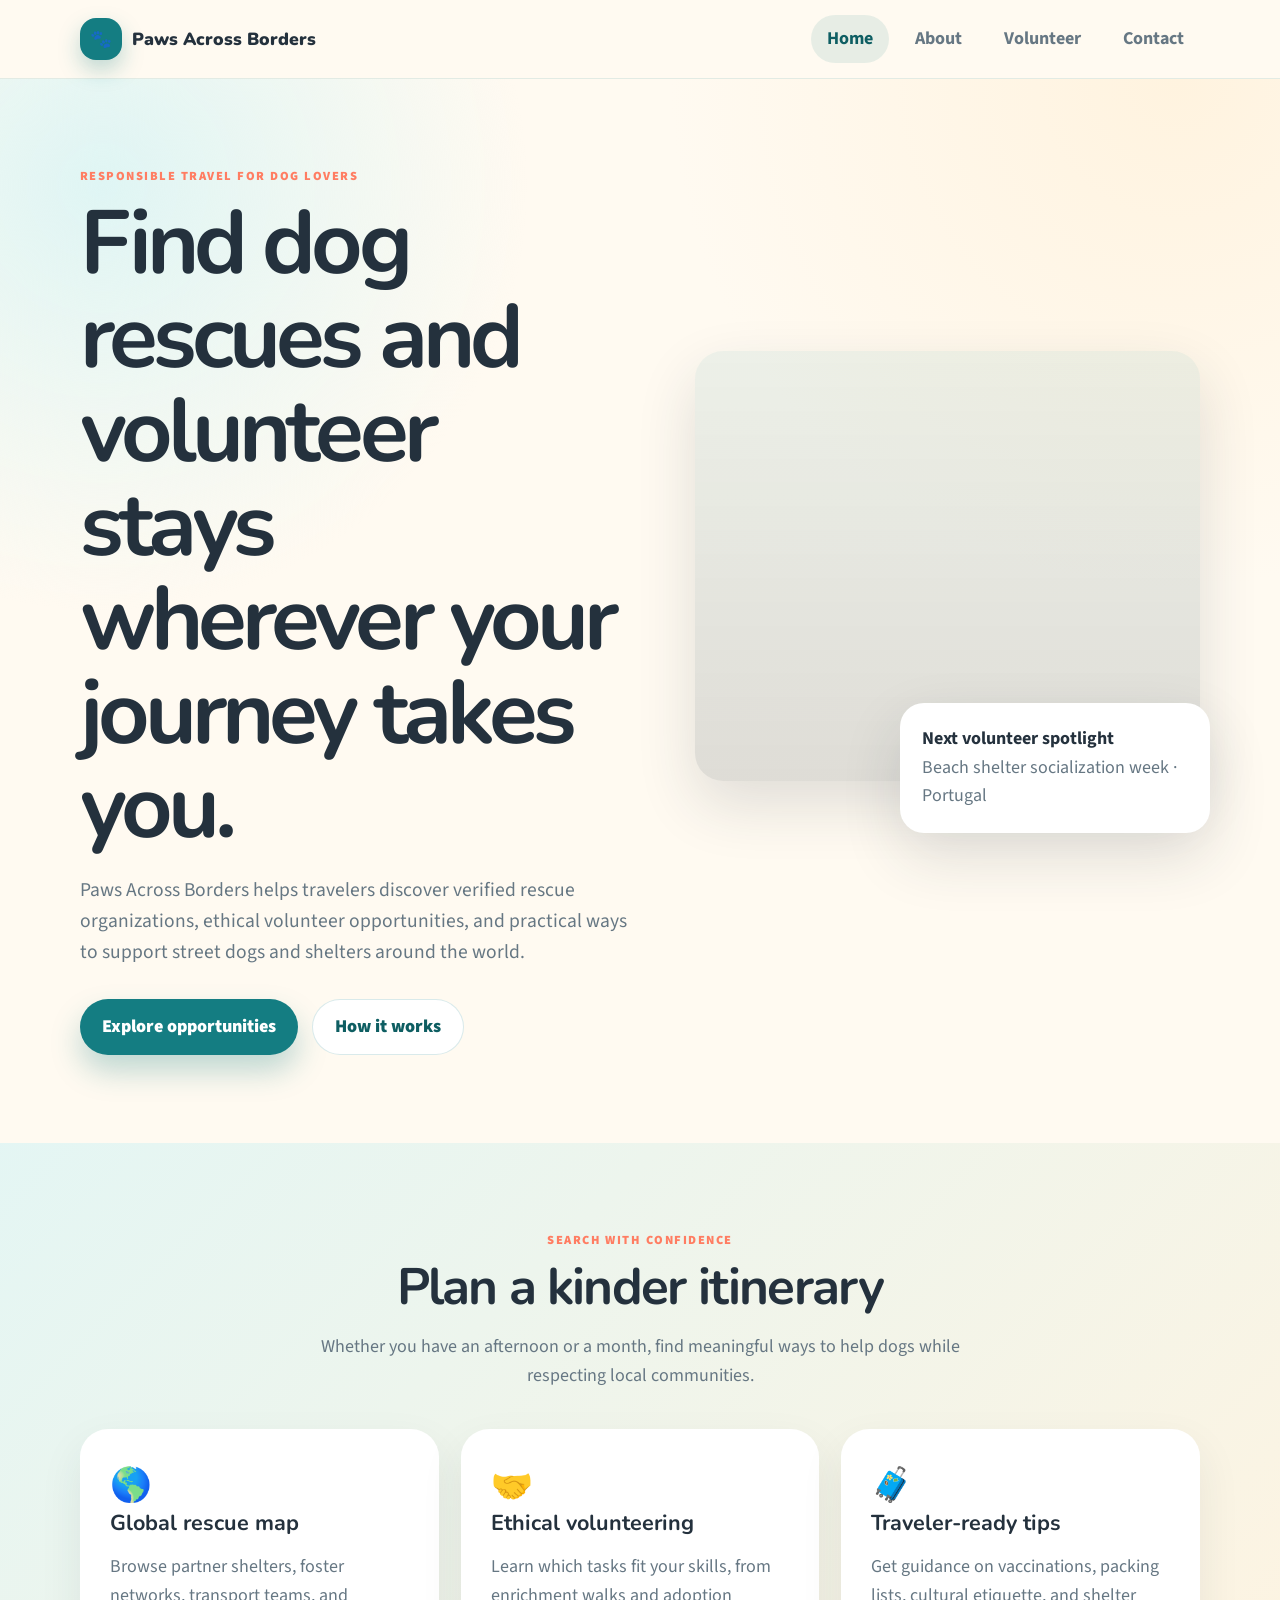
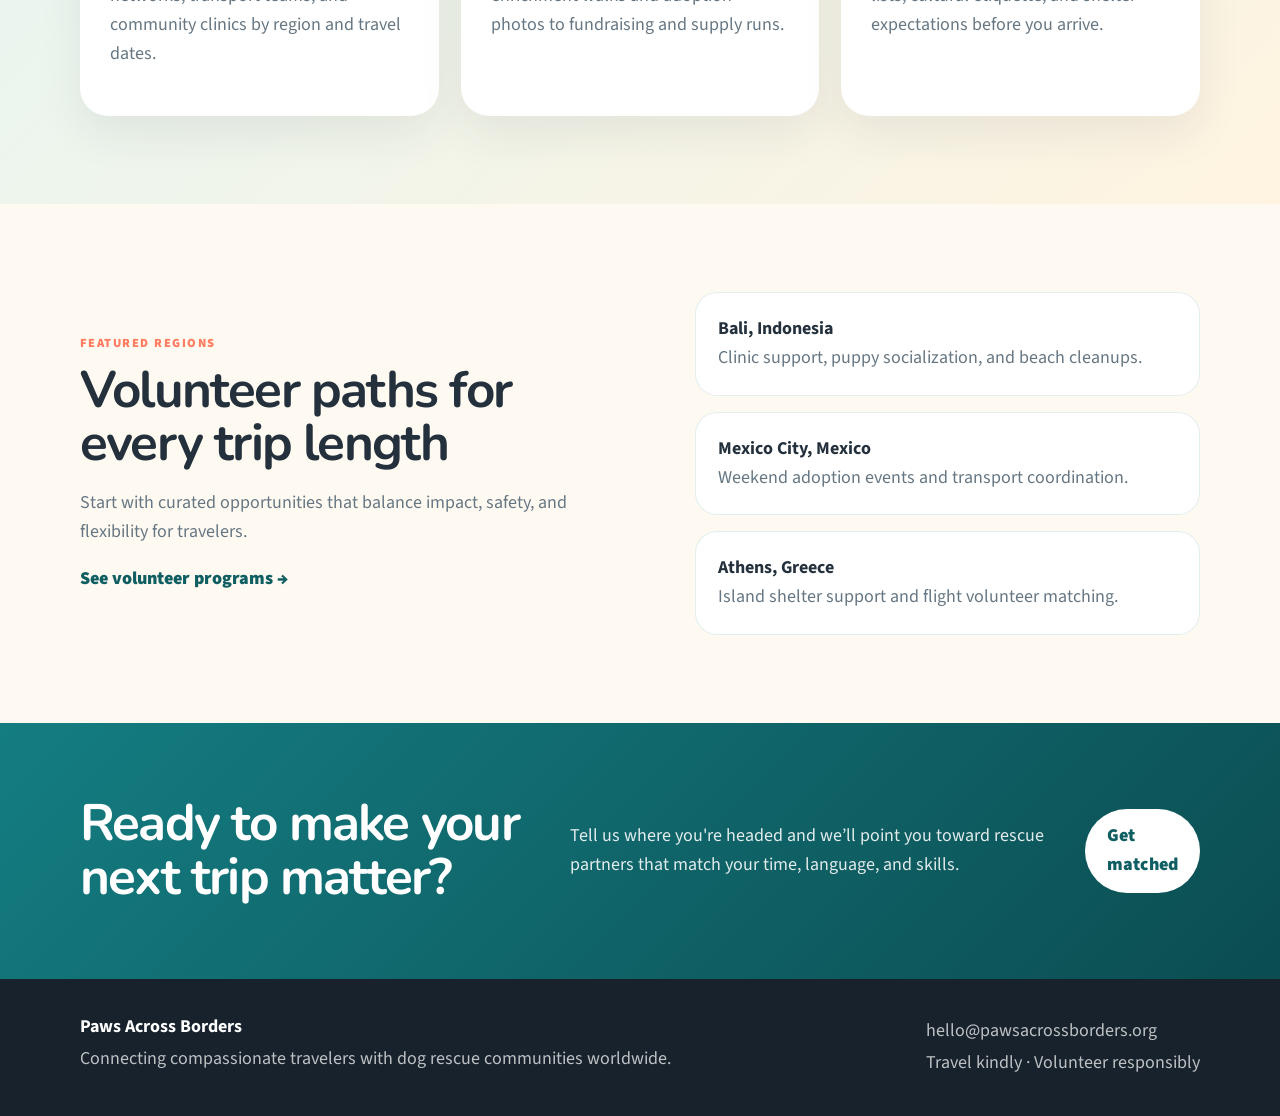
==== index.html @ 7e18815e "Build Paws Across Borders website" ====
<!DOCTYPE html>
<html lang="en">
<head>
  <meta charset="UTF-8" />
  <meta name="viewport" content="width=device-width, initial-scale=1.0" />
  <meta name="description" content="Paws Across Borders connects travelers with dog rescue organizations and volunteer opportunities around the world." />
  <title>Paws Across Borders | Travel with purpose</title>
  <link rel="preconnect" href="https://fonts.googleapis.com" />
  <link rel="preconnect" href="https://fonts.gstatic.com" crossorigin />
  <link href="https://fonts.googleapis.com/css2?family=Nunito:wght@500;700;800;900&family=Source+Sans+3:wght@400;500;600;700&display=swap" rel="stylesheet" />
  <link rel="stylesheet" href="styles.css" />
</head>
<body>
  <header class="site-header">
    <nav class="navbar container" aria-label="Primary navigation">
      <a class="brand" href="index.html" aria-label="Paws Across Borders home"><span class="brand-mark">🐾</span><span>Paws Across Borders</span></a>
      <input class="nav-toggle" type="checkbox" id="nav-toggle" aria-label="Toggle navigation" />
      <label class="nav-toggle-label" for="nav-toggle"><span></span></label>
      <ul class="nav-links">
        <li><a class="active" href="index.html">Home</a></li>
        <li><a href="about.html">About</a></li>
        <li><a href="volunteer.html">Volunteer</a></li>
        <li><a href="contact.html">Contact</a></li>
      </ul>
    </nav>
  </header>

  <main>
    <section class="hero section-pad">
      <div class="container hero-grid">
        <div class="hero-copy">
          <p class="eyebrow">Responsible travel for dog lovers</p>
          <h1>Find dog rescues and volunteer stays wherever your journey takes you.</h1>
          <p class="hero-text">Paws Across Borders helps travelers discover verified rescue organizations, ethical volunteer opportunities, and practical ways to support street dogs and shelters around the world.</p>
          <div class="hero-actions">
            <a class="button primary" href="volunteer.html">Explore opportunities</a>
            <a class="button secondary" href="about.html">How it works</a>
          </div>
        </div>
        <div class="hero-card" aria-label="Featured rescue opportunity">
          <div class="image-frame hero-image"></div>
          <div class="floating-card">
            <strong>Next volunteer spotlight</strong>
            <span>Beach shelter socialization week · Portugal</span>
          </div>
        </div>
      </div>
    </section>

    <section class="section-pad soft-bg">
      <div class="container">
        <div class="section-heading">
          <p class="eyebrow">Search with confidence</p>
          <h2>Plan a kinder itinerary</h2>
          <p>Whether you have an afternoon or a month, find meaningful ways to help dogs while respecting local communities.</p>
        </div>
        <div class="feature-grid">
          <article class="feature-card">
            <span class="icon">🌎</span>
            <h3>Global rescue map</h3>
            <p>Browse partner shelters, foster networks, transport teams, and community clinics by region and travel dates.</p>
          </article>
          <article class="feature-card">
            <span class="icon">🤝</span>
            <h3>Ethical volunteering</h3>
            <p>Learn which tasks fit your skills, from enrichment walks and adoption photos to fundraising and supply runs.</p>
          </article>
          <article class="feature-card">
            <span class="icon">🧳</span>
            <h3>Traveler-ready tips</h3>
            <p>Get guidance on vaccinations, packing lists, cultural etiquette, and shelter expectations before you arrive.</p>
          </article>
        </div>
      </div>
    </section>

    <section class="section-pad">
      <div class="container split-section">
        <div>
          <p class="eyebrow">Featured regions</p>
          <h2>Volunteer paths for every trip length</h2>
          <p>Start with curated opportunities that balance impact, safety, and flexibility for travelers.</p>
          <a class="text-link" href="volunteer.html">See volunteer programs →</a>
        </div>
        <div class="region-list">
          <div><strong>Bali, Indonesia</strong><span>Clinic support, puppy socialization, and beach cleanups.</span></div>
          <div><strong>Mexico City, Mexico</strong><span>Weekend adoption events and transport coordination.</span></div>
          <div><strong>Athens, Greece</strong><span>Island shelter support and flight volunteer matching.</span></div>
        </div>
      </div>
    </section>

    <section class="cta-band">
      <div class="container cta-content">
        <h2>Ready to make your next trip matter?</h2>
        <p>Tell us where you're headed and we’ll point you toward rescue partners that match your time, language, and skills.</p>
        <a class="button light" href="contact.html">Get matched</a>
      </div>
    </section>
  </main>

  <footer class="site-footer">
    <div class="container footer-grid">
      <div><strong>Paws Across Borders</strong><p>Connecting compassionate travelers with dog rescue communities worldwide.</p></div>
      <div><span>hello@pawsacrossborders.org</span><span>Travel kindly · Volunteer responsibly</span></div>
    </div>
  </footer>
</body>
</html>
---- styles.css ----
:root {
  --ink: #24313d;
  --muted: #667783;
  --teal: #147d82;
  --teal-dark: #0e5e62;
  --coral: #ff7d62;
  --sand: #fff3df;
  --cream: #fffaf1;
  --sky: #dff5f4;
  --white: #ffffff;
  --shadow: 0 24px 60px rgba(36, 49, 61, 0.14);
  --radius: 28px;
}

* { box-sizing: border-box; }
html { scroll-behavior: smooth; }
body {
  margin: 0;
  color: var(--ink);
  background: var(--cream);
  font-family: "Source Sans 3", system-ui, -apple-system, BlinkMacSystemFont, "Segoe UI", sans-serif;
  font-size: 18px;
  line-height: 1.6;
}

img { max-width: 100%; }
a { color: inherit; }
.container { width: min(1120px, calc(100% - 40px)); margin: 0 auto; }
.narrow { max-width: 820px; text-align: center; }
.section-pad { padding: 88px 0; }
.soft-bg { background: linear-gradient(135deg, rgba(223, 245, 244, 0.85), rgba(255, 243, 223, 0.92)); }

.site-header {
  position: sticky;
  top: 0;
  z-index: 10;
  background: rgba(255, 250, 241, 0.9);
  backdrop-filter: blur(18px);
  border-bottom: 1px solid rgba(20, 125, 130, 0.12);
}
.navbar { min-height: 78px; display: flex; align-items: center; justify-content: space-between; gap: 24px; }
.brand { display: inline-flex; align-items: center; gap: 10px; font-family: Nunito, sans-serif; font-weight: 900; font-size: 1.1rem; text-decoration: none; }
.brand-mark { display: grid; place-items: center; width: 42px; height: 42px; border-radius: 16px; background: var(--teal); box-shadow: 0 10px 22px rgba(20,125,130,.28); }
.nav-links { display: flex; align-items: center; gap: 10px; list-style: none; margin: 0; padding: 0; }
.nav-links a { display: inline-flex; padding: 10px 16px; border-radius: 999px; color: var(--muted); font-weight: 700; text-decoration: none; transition: .2s ease; }
.nav-links a:hover, .nav-links a.active { color: var(--teal-dark); background: rgba(20, 125, 130, .1); }
.nav-toggle, .nav-toggle-label { display: none; }

.hero { overflow: hidden; background: radial-gradient(circle at 8% 10%, var(--sky), transparent 28%), radial-gradient(circle at 92% 0%, var(--sand), transparent 32%); }
.hero-grid, .story-grid, .contact-grid, .split-section { display: grid; grid-template-columns: 1.05fr .95fr; gap: 56px; align-items: center; }
.eyebrow { margin: 0 0 10px; color: var(--coral); font-weight: 900; text-transform: uppercase; letter-spacing: .12em; font-size: .78rem; }
h1, h2, h3 { margin: 0; font-family: Nunito, sans-serif; line-height: 1.05; color: var(--ink); }
h1 { font-size: clamp(2.7rem, 7vw, 5.8rem); letter-spacing: -.055em; }
h2 { font-size: clamp(2rem, 4vw, 3.3rem); letter-spacing: -.035em; }
h3 { font-size: 1.35rem; }
p { color: var(--muted); }
.hero-text { max-width: 640px; font-size: 1.22rem; }
.hero-actions { display: flex; flex-wrap: wrap; gap: 14px; margin-top: 30px; }
.button { display: inline-flex; align-items: center; justify-content: center; min-height: 50px; padding: 13px 22px; border: 0; border-radius: 999px; font-weight: 900; text-decoration: none; cursor: pointer; transition: transform .2s ease, box-shadow .2s ease; }
.button:hover { transform: translateY(-2px); }
.primary { color: white; background: var(--teal); box-shadow: 0 16px 30px rgba(20,125,130,.28); }
.secondary { color: var(--teal-dark); background: white; border: 1px solid rgba(20,125,130,.16); }
.light { color: var(--teal-dark); background: white; }

.hero-card { position: relative; min-height: 520px; }
.image-frame { border-radius: var(--radius); min-height: 430px; box-shadow: var(--shadow); background-size: cover; background-position: center; }
.hero-image { background-image: linear-gradient(rgba(20,125,130,.08), rgba(36,49,61,.15)), url("https://images.unsplash.com/photo-1548199973-03cce0bbc87b?auto=format&fit=crop&w=1200&q=80"); }
.story-image { background-image: linear-gradient(rgba(255,125,98,.12), rgba(36,49,61,.12)), url("https://images.unsplash.com/photo-1601758124510-52d02ddb7cbd?auto=format&fit=crop&w=1000&q=80"); }
.floating-card { position: absolute; right: -10px; bottom: 38px; width: min(310px, 85%); padding: 22px; border-radius: 24px; background: white; box-shadow: var(--shadow); }
.floating-card strong, .floating-card span { display: block; }
.floating-card span { color: var(--muted); }

.section-heading { max-width: 720px; margin: 0 auto 38px; text-align: center; }
.feature-grid, .opportunity-grid, .values-grid { display: grid; grid-template-columns: repeat(3, 1fr); gap: 22px; }
.feature-card, .opportunity-card, .values-grid article, .contact-form, .contact-card { padding: 30px; border-radius: var(--radius); background: white; box-shadow: 0 18px 44px rgba(36,49,61,.08); }
.icon { font-size: 2.1rem; }
.text-link, .opportunity-card a { color: var(--teal-dark); font-weight: 900; text-decoration: none; }
.region-list { display: grid; gap: 16px; }
.region-list div, .check-grid div { padding: 22px; border-radius: 22px; background: white; border: 1px solid rgba(20,125,130,.12); }
.region-list strong, .region-list span, .check-grid strong, .check-grid span { display: block; }
.region-list span, .check-grid span { color: var(--muted); }

.cta-band { padding: 74px 0; background: linear-gradient(135deg, var(--teal), #0b4d51); color: white; }
.cta-content { display: flex; align-items: center; justify-content: space-between; gap: 30px; }
.cta-content h2, .cta-content p { color: white; }
.cta-content p { max-width: 560px; opacity: .88; }

.page-hero { background: linear-gradient(135deg, rgba(223,245,244,.95), rgba(255,243,223,.95)); }
.number { color: var(--coral); font-family: Nunito, sans-serif; font-weight: 900; }
.check-list { padding-left: 0; list-style: none; }
.check-list li { margin: 12px 0; color: var(--muted); }
.check-list li::before { content: "✓"; margin-right: 10px; color: var(--teal); font-weight: 900; }
.opportunity-card { display: flex; flex-direction: column; min-height: 320px; }
.opportunity-card.featured { color: white; background: linear-gradient(160deg, var(--teal), var(--teal-dark)); transform: translateY(-12px); }
.opportunity-card.featured h2, .opportunity-card.featured p, .opportunity-card.featured a { color: white; }
.card-top { display: flex; justify-content: space-between; gap: 12px; color: var(--coral); font-weight: 900; font-size: .9rem; }
.opportunity-card p { flex: 1; }
.check-grid { display: grid; grid-template-columns: repeat(4, 1fr); gap: 16px; }
.contact-form { display: grid; gap: 10px; }
.contact-form label { font-weight: 900; }
input, textarea { width: 100%; border: 1px solid rgba(20,125,130,.18); border-radius: 16px; padding: 14px 16px; color: var(--ink); background: #fffdf9; font: inherit; }
input:focus, textarea:focus { outline: 3px solid rgba(20,125,130,.18); border-color: var(--teal); }
.contact-card { align-self: start; background: var(--ink); }
.contact-card h2, .contact-card p, .contact-card strong, .contact-card span { color: white; }
.contact-method { padding: 18px 0; border-top: 1px solid rgba(255,255,255,.16); }
.contact-method strong, .contact-method span { display: block; }
.contact-method span { opacity: .82; }

.site-footer { padding: 34px 0; background: #17222c; color: white; }
.footer-grid { display: flex; justify-content: space-between; gap: 24px; }
.site-footer p, .site-footer span { display: block; margin: 4px 0; color: rgba(255,255,255,.72); }

@media (max-width: 860px) {
  body { font-size: 17px; }
  .section-pad { padding: 64px 0; }
  .nav-toggle-label { display: grid; place-items: center; width: 44px; height: 44px; border-radius: 14px; background: white; cursor: pointer; }
  .nav-toggle-label span, .nav-toggle-label span::before, .nav-toggle-label span::after { display: block; width: 22px; height: 2px; background: var(--ink); content: ""; position: relative; }
  .nav-toggle-label span::before { position: absolute; top: -7px; }
  .nav-toggle-label span::after { position: absolute; top: 7px; }
  .nav-links { position: absolute; left: 20px; right: 20px; top: 72px; display: none; flex-direction: column; align-items: stretch; padding: 16px; border-radius: 22px; background: white; box-shadow: var(--shadow); }
  .nav-toggle:checked ~ .nav-links { display: flex; }
  .hero-grid, .story-grid, .contact-grid, .split-section { grid-template-columns: 1fr; gap: 34px; }
  .hero-card { min-height: auto; }
  .image-frame { min-height: 330px; }
  .floating-card { right: 12px; bottom: -24px; }
  .feature-grid, .opportunity-grid, .values-grid, .check-grid { grid-template-columns: 1fr; }
  .opportunity-card.featured { transform: none; }
  .cta-content, .footer-grid { flex-direction: column; align-items: flex-start; }
}

@media (max-width: 520px) {
  .container { width: min(100% - 28px, 1120px); }
  .brand span:last-child { max-width: 170px; line-height: 1.05; }
  h1 { font-size: 2.55rem; }
  .hero-actions .button { width: 100%; }
  .feature-card, .opportunity-card, .values-grid article, .contact-form, .contact-card { padding: 24px; }
}
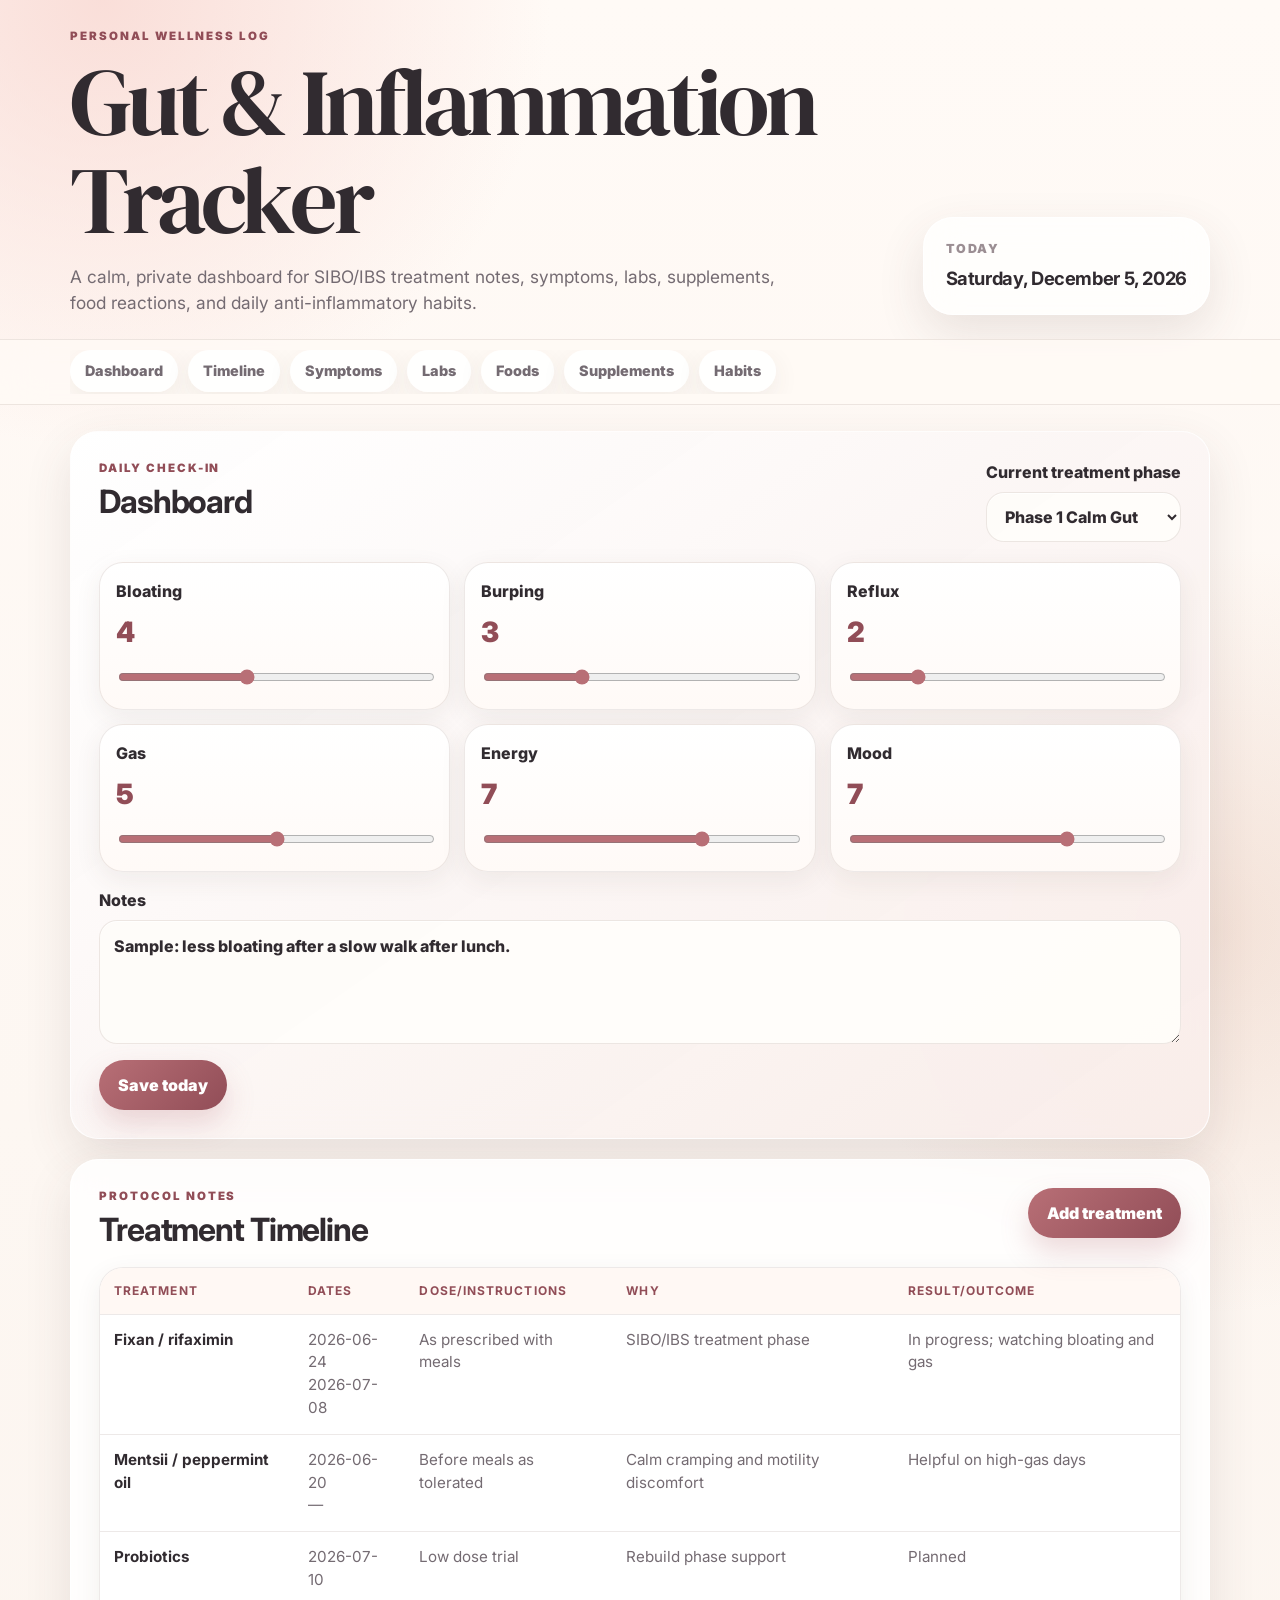
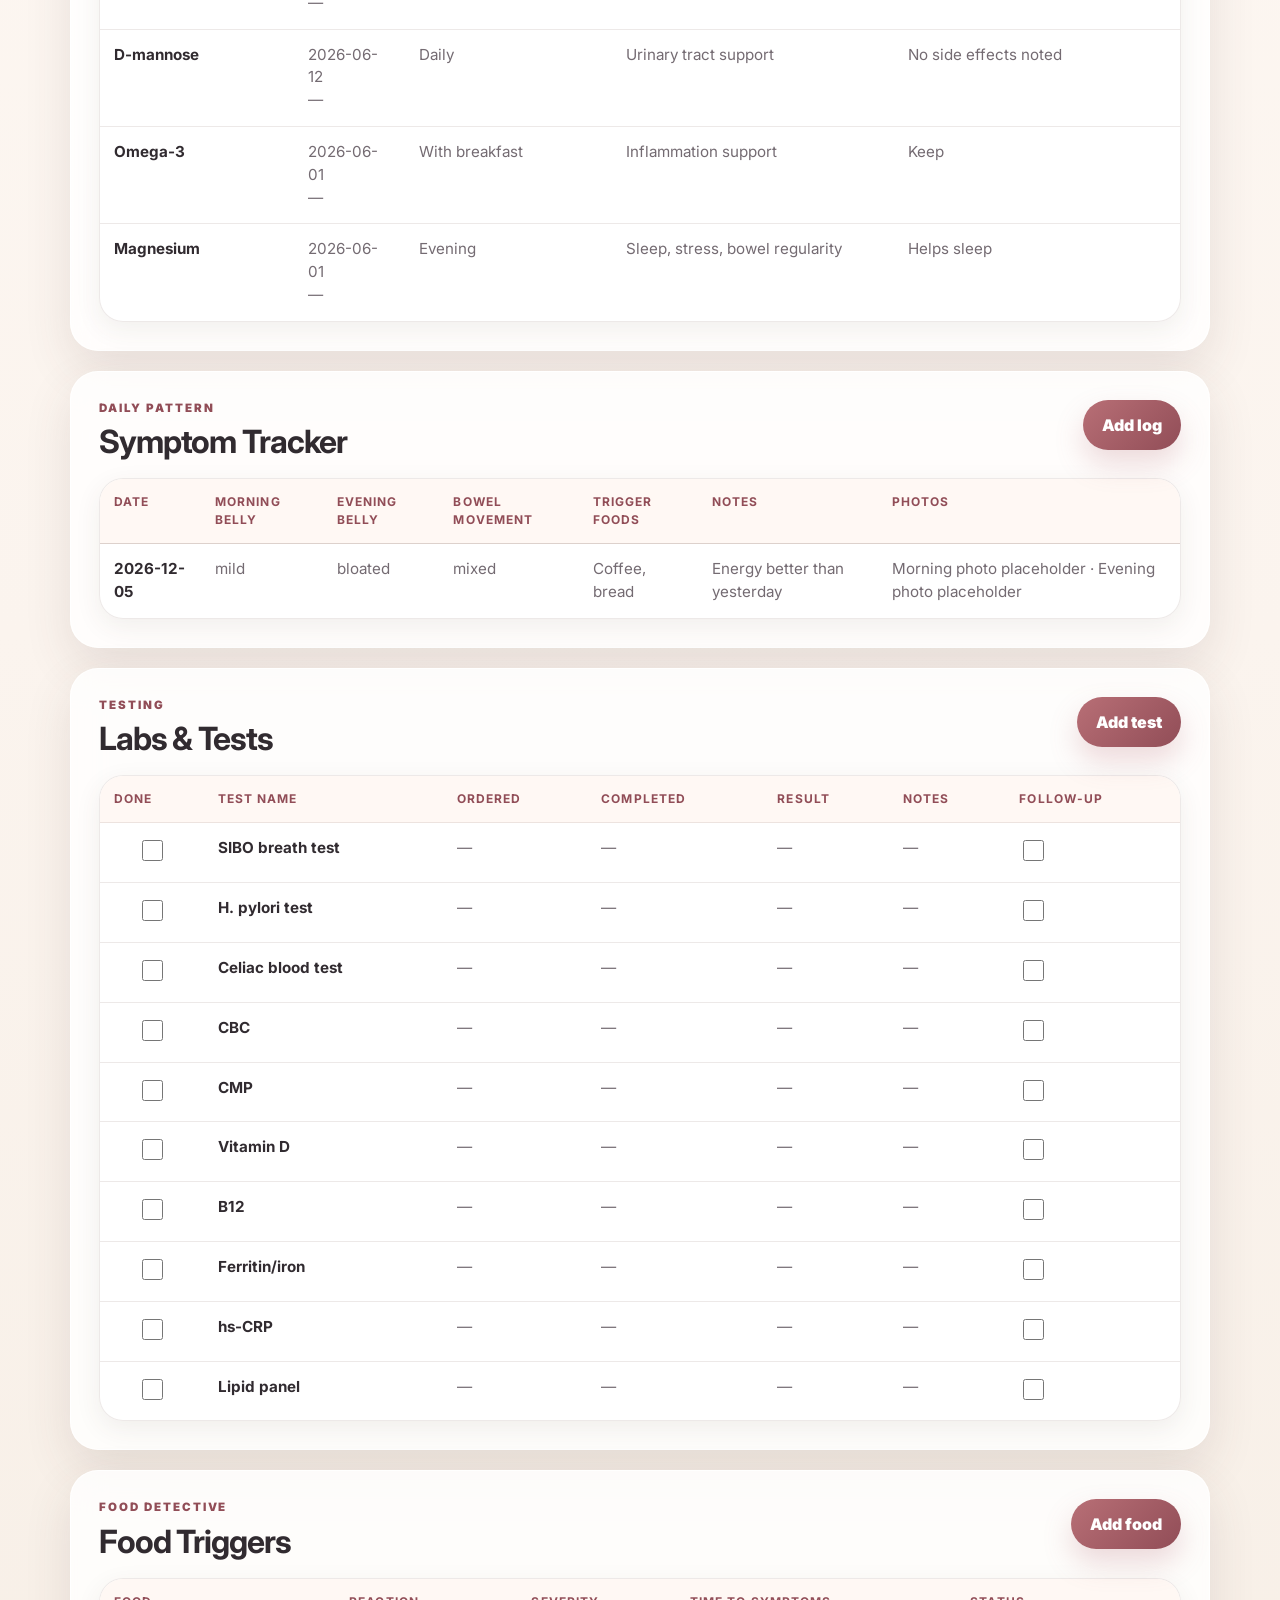
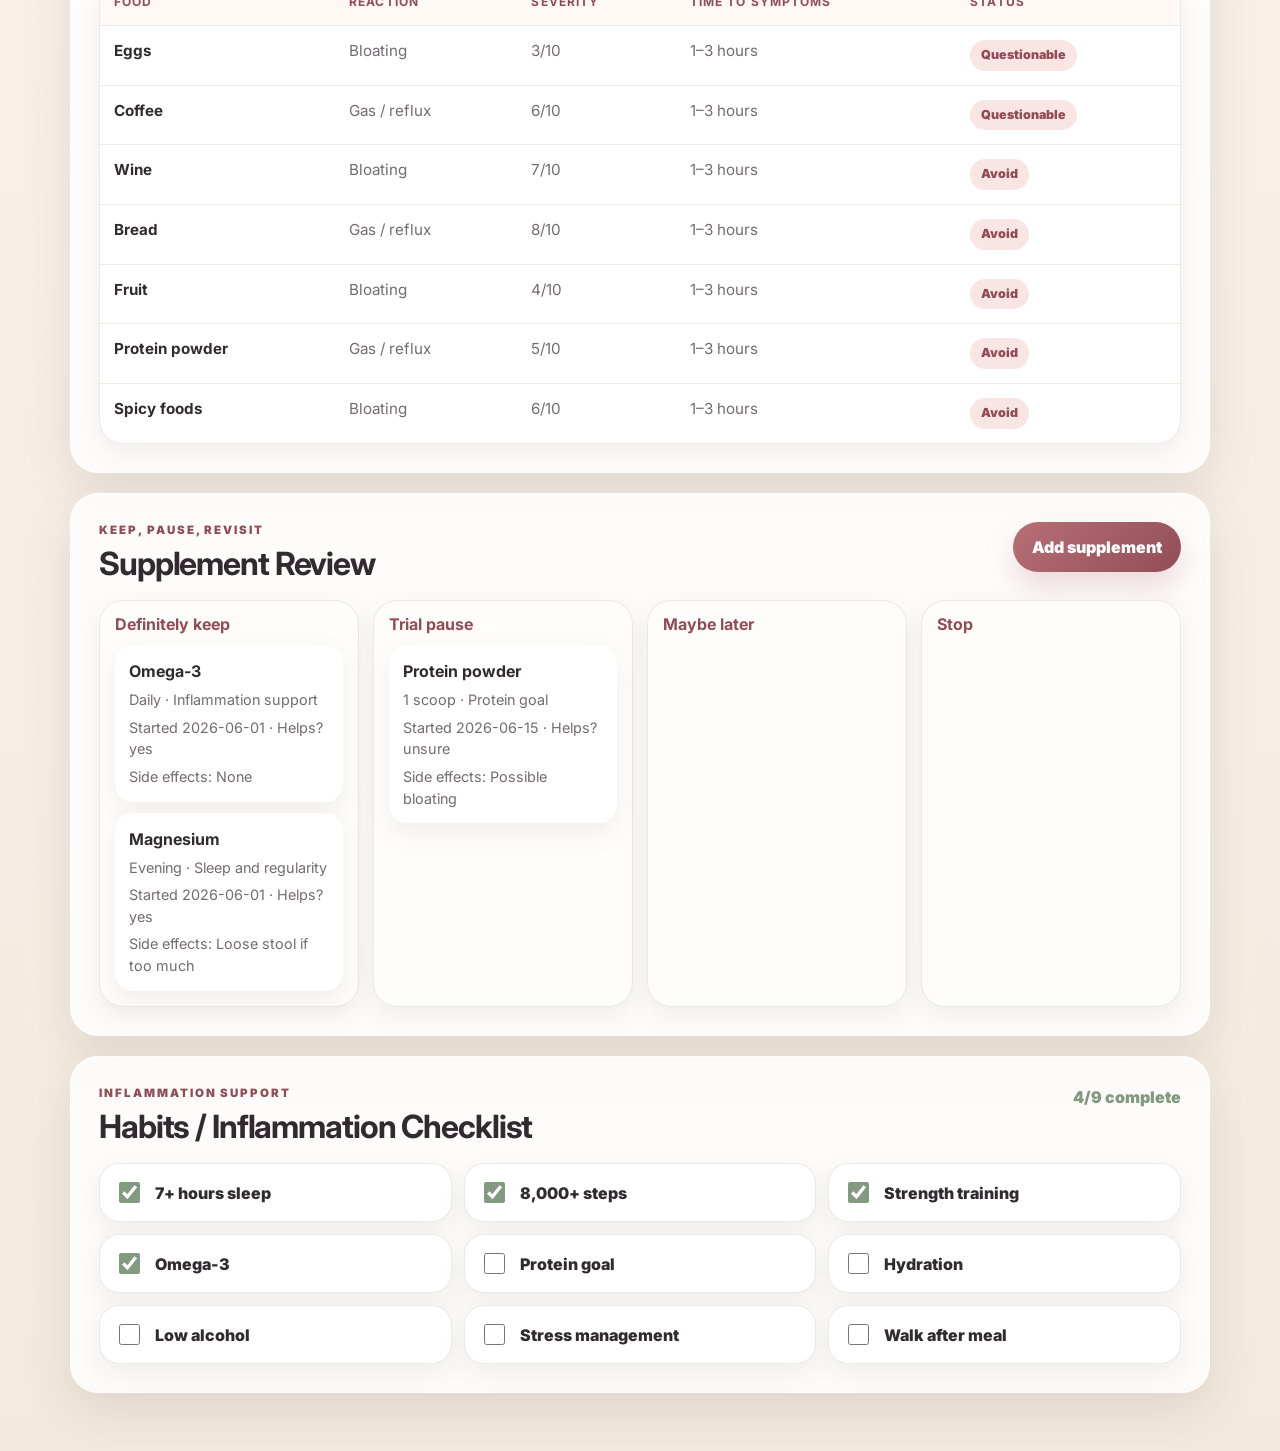
==== commit 39ec2540: "Polish mobile app experience" ====
--- a/index.html
+++ b/index.html
@@ -3,107 +3,134 @@
 <head>
   <meta charset="UTF-8" />
   <meta name="viewport" content="width=device-width, initial-scale=1.0" />
-  <meta name="description" content="Paws Across Borders connects travelers with dog rescue organizations and volunteer opportunities around the world." />
-  <title>Paws Across Borders | Travel with purpose</title>
+  <meta name="description" content="Gut & Inflammation Tracker is a private browser-based dashboard for symptoms, treatments, labs, food triggers, supplements, and daily habits." />
+  <title>Gut & Inflammation Tracker</title>
   <link rel="preconnect" href="https://fonts.googleapis.com" />
   <link rel="preconnect" href="https://fonts.gstatic.com" crossorigin />
-  <link href="https://fonts.googleapis.com/css2?family=Nunito:wght@500;700;800;900&family=Source+Sans+3:wght@400;500;600;700&display=swap" rel="stylesheet" />
+  <link href="https://fonts.googleapis.com/css2?family=DM+Serif+Display&family=Inter:wght@400;500;600;700;800&display=swap" rel="stylesheet" />
   <link rel="stylesheet" href="styles.css" />
 </head>
 <body>
-  <header class="site-header">
-    <nav class="navbar container" aria-label="Primary navigation">
-      <a class="brand" href="index.html" aria-label="Paws Across Borders home"><span class="brand-mark">🐾</span><span>Paws Across Borders</span></a>
-      <input class="nav-toggle" type="checkbox" id="nav-toggle" aria-label="Toggle navigation" />
-      <label class="nav-toggle-label" for="nav-toggle"><span></span></label>
-      <ul class="nav-links">
-        <li><a class="active" href="index.html">Home</a></li>
-        <li><a href="about.html">About</a></li>
-        <li><a href="volunteer.html">Volunteer</a></li>
-        <li><a href="contact.html">Contact</a></li>
-      </ul>
-    </nav>
+  <header class="app-header">
+    <div class="container header-content">
+      <div>
+        <p class="eyebrow">Personal wellness log</p>
+        <h1>Gut & Inflammation Tracker</h1>
+        <p class="header-copy">A calm, private dashboard for SIBO/IBS treatment notes, symptoms, labs, supplements, food reactions, and daily anti-inflammatory habits.</p>
+      </div>
+      <div class="date-card" aria-label="Today's date">
+        <span>Today</span>
+        <strong id="todayDate">Loading…</strong>
+      </div>
+    </div>
   </header>
 
-  <main>
-    <section class="hero section-pad">
-      <div class="container hero-grid">
-        <div class="hero-copy">
-          <p class="eyebrow">Responsible travel for dog lovers</p>
-          <h1>Find dog rescues and volunteer stays wherever your journey takes you.</h1>
-          <p class="hero-text">Paws Across Borders helps travelers discover verified rescue organizations, ethical volunteer opportunities, and practical ways to support street dogs and shelters around the world.</p>
-          <div class="hero-actions">
-            <a class="button primary" href="volunteer.html">Explore opportunities</a>
-            <a class="button secondary" href="about.html">How it works</a>
-          </div>
+  <nav class="section-nav top-tabs" aria-label="Dashboard sections">
+    <div class="container nav-scroll">
+      <a href="#dashboard">Dashboard</a>
+      <a href="#timeline">Timeline</a>
+      <a href="#symptoms">Symptoms</a>
+      <a href="#labs">Labs</a>
+      <a href="#foods">Foods</a>
+      <a href="#supplements">Supplements</a>
+      <a href="#habits">Habits</a>
+    </div>
+  </nav>
+
+  <main class="container app-shell">
+    <section id="dashboard" class="card hero-dashboard">
+      <div class="card-heading">
+        <div>
+          <p class="eyebrow">Daily check-in</p>
+          <h2>Dashboard</h2>
         </div>
-        <div class="hero-card" aria-label="Featured rescue opportunity">
-          <div class="image-frame hero-image"></div>
-          <div class="floating-card">
-            <strong>Next volunteer spotlight</strong>
-            <span>Beach shelter socialization week · Portugal</span>
-          </div>
+        <label class="phase-select">Current treatment phase
+          <select id="phaseSelect">
+            <option>Phase 1 Calm Gut</option>
+            <option>Phase 2 Rebuild</option>
+            <option>Phase 3 Optimize</option>
+          </select>
+        </label>
+      </div>
+      <form id="todayForm" class="stacked-form">
+        <div class="score-grid" id="scoreGrid"></div>
+        <label>Notes
+          <textarea id="dailyNotes" rows="4" placeholder="Meals, stress, cycle, medications, wins, or anything notable…"></textarea>
+        </label>
+        <div class="form-actions">
+          <button type="submit">Save today</button>
+          <span id="saveStatus" role="status" aria-live="polite"></span>
         </div>
-      </div>
+      </form>
     </section>
 
-    <section class="section-pad soft-bg">
-      <div class="container">
-        <div class="section-heading">
-          <p class="eyebrow">Search with confidence</p>
-          <h2>Plan a kinder itinerary</h2>
-          <p>Whether you have an afternoon or a month, find meaningful ways to help dogs while respecting local communities.</p>
-        </div>
-        <div class="feature-grid">
-          <article class="feature-card">
-            <span class="icon">🌎</span>
-            <h3>Global rescue map</h3>
-            <p>Browse partner shelters, foster networks, transport teams, and community clinics by region and travel dates.</p>
-          </article>
-          <article class="feature-card">
-            <span class="icon">🤝</span>
-            <h3>Ethical volunteering</h3>
-            <p>Learn which tasks fit your skills, from enrichment walks and adoption photos to fundraising and supply runs.</p>
-          </article>
-          <article class="feature-card">
-            <span class="icon">🧳</span>
-            <h3>Traveler-ready tips</h3>
-            <p>Get guidance on vaccinations, packing lists, cultural etiquette, and shelter expectations before you arrive.</p>
-          </article>
-        </div>
+    <section id="timeline" class="card">
+      <div class="card-heading">
+        <div><p class="eyebrow">Protocol notes</p><h2>Treatment Timeline</h2></div>
+        <button class="small-button" data-add="treatments">Add treatment</button>
       </div>
+      <div class="table-wrap"><table><thead><tr><th>Treatment</th><th>Dates</th><th>Dose/instructions</th><th>Why</th><th>Result/outcome</th></tr></thead><tbody id="treatmentsRows"></tbody></table></div>
     </section>
 
-    <section class="section-pad">
-      <div class="container split-section">
-        <div>
-          <p class="eyebrow">Featured regions</p>
-          <h2>Volunteer paths for every trip length</h2>
-          <p>Start with curated opportunities that balance impact, safety, and flexibility for travelers.</p>
-          <a class="text-link" href="volunteer.html">See volunteer programs →</a>
-        </div>
-        <div class="region-list">
-          <div><strong>Bali, Indonesia</strong><span>Clinic support, puppy socialization, and beach cleanups.</span></div>
-          <div><strong>Mexico City, Mexico</strong><span>Weekend adoption events and transport coordination.</span></div>
-          <div><strong>Athens, Greece</strong><span>Island shelter support and flight volunteer matching.</span></div>
-        </div>
+    <section id="symptoms" class="card">
+      <div class="card-heading">
+        <div><p class="eyebrow">Daily pattern</p><h2>Symptom Tracker</h2></div>
+        <button class="small-button" data-add="symptoms">Add log</button>
       </div>
+      <div class="table-wrap"><table><thead><tr><th>Date</th><th>Morning belly</th><th>Evening belly</th><th>Bowel movement</th><th>Trigger foods</th><th>Notes</th><th>Photos</th></tr></thead><tbody id="symptomsRows"></tbody></table></div>
     </section>
 
-    <section class="cta-band">
-      <div class="container cta-content">
-        <h2>Ready to make your next trip matter?</h2>
-        <p>Tell us where you're headed and we’ll point you toward rescue partners that match your time, language, and skills.</p>
-        <a class="button light" href="contact.html">Get matched</a>
+    <section id="labs" class="card">
+      <div class="card-heading">
+        <div><p class="eyebrow">Testing</p><h2>Labs & Tests</h2></div>
+        <button class="small-button" data-add="labs">Add test</button>
       </div>
+      <div class="table-wrap"><table><thead><tr><th>Done</th><th>Test name</th><th>Ordered</th><th>Completed</th><th>Result</th><th>Notes</th><th>Follow-up</th></tr></thead><tbody id="labsRows"></tbody></table></div>
+    </section>
+
+    <section id="foods" class="card">
+      <div class="card-heading">
+        <div><p class="eyebrow">Food detective</p><h2>Food Triggers</h2></div>
+        <button class="small-button" data-add="foods">Add food</button>
+      </div>
+      <div class="table-wrap"><table><thead><tr><th>Food</th><th>Reaction</th><th>Severity</th><th>Time to symptoms</th><th>Status</th></tr></thead><tbody id="foodsRows"></tbody></table></div>
+    </section>
+
+    <section id="supplements" class="card">
+      <div class="card-heading">
+        <div><p class="eyebrow">Keep, pause, revisit</p><h2>Supplement Review</h2></div>
+        <button class="small-button" data-add="supplements">Add supplement</button>
+      </div>
+      <div id="supplementBoard" class="supplement-board"></div>
+    </section>
+
+    <section id="habits" class="card">
+      <div class="card-heading">
+        <div><p class="eyebrow">Inflammation support</p><h2>Habits / Inflammation Checklist</h2></div>
+        <span class="habit-count" id="habitCount">0/9 complete</span>
+      </div>
+      <div id="habitGrid" class="habit-grid"></div>
     </section>
   </main>
 
-  <footer class="site-footer">
-    <div class="container footer-grid">
-      <div><strong>Paws Across Borders</strong><p>Connecting compassionate travelers with dog rescue communities worldwide.</p></div>
-      <div><span>hello@pawsacrossborders.org</span><span>Travel kindly · Volunteer responsibly</span></div>
-    </div>
-  </footer>
+  <nav class="bottom-tabs" aria-label="Primary app tabs">
+    <a href="#dashboard"><span>⌂</span>Dashboard</a>
+    <a href="#symptoms"><span>◐</span>Symptoms</a>
+    <a href="#timeline"><span>↗</span>Timeline</a>
+    <a href="#labs"><span>☑</span>Labs</a>
+    <a href="#supplements"><span>✦</span>Supps</a>
+  </nav>
+
+  <template id="entryModalTemplate">
+    <dialog class="entry-modal">
+      <form method="dialog" class="modal-card">
+        <div class="card-heading"><h2 id="modalTitle">Add entry</h2><button class="icon-button" value="cancel" aria-label="Close">×</button></div>
+        <div id="modalFields" class="modal-fields"></div>
+        <button id="modalSave" value="default">Save entry</button>
+      </form>
+    </dialog>
+  </template>
+
+  <script src="app.js"></script>
 </body>
 </html>
--- a/styles.css
+++ b/styles.css
@@ -1,14 +1,19 @@
 :root {
-  --ink: #24313d;
-  --muted: #667783;
-  --teal: #147d82;
-  --teal-dark: #0e5e62;
-  --coral: #ff7d62;
-  --sand: #fff3df;
-  --cream: #fffaf1;
-  --sky: #dff5f4;
+  --ink: #312b30;
+  --muted: #746b72;
+  --soft-muted: #9b8e93;
+  --rose: #b86f76;
+  --rose-dark: #914d57;
+  --rose-light: #f9e5e3;
+  --sage: #819a80;
+  --clay: #d7a48c;
+  --cream: #fffaf6;
+  --blush: #f8ece9;
+  --oat: #f3eadf;
   --white: #ffffff;
-  --shadow: 0 24px 60px rgba(36, 49, 61, 0.14);
+  --line: rgba(113, 83, 76, 0.13);
+  --shadow: 0 18px 48px rgba(80, 58, 55, 0.12);
+  --soft-shadow: 0 8px 26px rgba(80, 58, 55, 0.08);
   --radius: 28px;
 }
 
@@ -17,121 +22,147 @@
 body {
   margin: 0;
   color: var(--ink);
-  background: var(--cream);
-  font-family: "Source Sans 3", system-ui, -apple-system, BlinkMacSystemFont, "Segoe UI", sans-serif;
-  font-size: 18px;
-  line-height: 1.6;
+  background:
+    radial-gradient(circle at 8% 0%, rgba(248, 213, 207, 0.75), transparent 28rem),
+    radial-gradient(circle at 95% 20%, rgba(215, 164, 140, 0.26), transparent 24rem),
+    linear-gradient(180deg, var(--cream), #fbf4ee 48%, var(--oat));
+  font-family: Inter, system-ui, -apple-system, BlinkMacSystemFont, "Segoe UI", sans-serif;
+  line-height: 1.5;
+  -webkit-font-smoothing: antialiased;
 }
 
-img { max-width: 100%; }
+button, input, textarea, select { font: inherit; }
+button { border: 0; cursor: pointer; }
 a { color: inherit; }
-.container { width: min(1120px, calc(100% - 40px)); margin: 0 auto; }
-.narrow { max-width: 820px; text-align: center; }
-.section-pad { padding: 88px 0; }
-.soft-bg { background: linear-gradient(135deg, rgba(223, 245, 244, 0.85), rgba(255, 243, 223, 0.92)); }
+.container { width: min(1140px, calc(100% - 32px)); margin: 0 auto; }
 
-.site-header {
-  position: sticky;
-  top: 0;
-  z-index: 10;
-  background: rgba(255, 250, 241, 0.9);
-  backdrop-filter: blur(18px);
-  border-bottom: 1px solid rgba(20, 125, 130, 0.12);
+.app-header { padding: max(28px, env(safe-area-inset-top)) 0 24px; }
+.header-content { display: grid; grid-template-columns: 1fr auto; gap: 24px; align-items: end; }
+.eyebrow { margin: 0 0 8px; color: var(--rose-dark); font-size: .72rem; font-weight: 900; letter-spacing: .17em; text-transform: uppercase; }
+h1, h2, h3 { margin: 0; line-height: 1.04; }
+h1 { max-width: 780px; font-family: "DM Serif Display", Georgia, serif; font-size: clamp(2.75rem, 9vw, 5.9rem); font-weight: 400; letter-spacing: -.045em; }
+h2 { font-size: clamp(1.35rem, 4vw, 2rem); letter-spacing: -.035em; }
+h3 { font-size: 1rem; }
+.header-copy { max-width: 710px; margin: 14px 0 0; color: var(--muted); font-size: 1.08rem; }
+.date-card { min-width: 200px; padding: 22px; border: 1px solid rgba(255,255,255,.85); border-radius: 30px; background: rgba(255,255,255,.72); box-shadow: var(--shadow); backdrop-filter: blur(18px); }
+.date-card span, .date-card strong { display: block; }
+.date-card span { color: var(--soft-muted); font-size: .78rem; font-weight: 900; text-transform: uppercase; letter-spacing: .12em; }
+.date-card strong { margin-top: 6px; font-size: 1.15rem; letter-spacing: -.02em; }
+
+.section-nav { position: sticky; top: 0; z-index: 5; padding: 10px 0; background: rgba(255, 250, 246, .82); border-block: 1px solid var(--line); backdrop-filter: blur(20px); }
+.nav-scroll { display: flex; gap: 10px; overflow-x: auto; padding-bottom: 2px; scrollbar-width: none; }
+.nav-scroll::-webkit-scrollbar { display: none; }
+.nav-scroll a { flex: 0 0 auto; padding: 10px 15px; border-radius: 999px; color: var(--muted); background: rgba(255,255,255,.86); box-shadow: var(--soft-shadow); font-size: .9rem; font-weight: 850; text-decoration: none; }
+.nav-scroll a:hover { color: var(--rose-dark); background: var(--rose-light); }
+
+.app-shell { display: grid; gap: 20px; padding: 26px 0 58px; }
+.card { padding: clamp(18px, 4vw, 28px); border: 1px solid rgba(255,255,255,.82); border-radius: var(--radius); background: rgba(255,255,255,.82); box-shadow: var(--shadow); backdrop-filter: blur(16px); }
+.hero-dashboard { background: linear-gradient(145deg, rgba(255,255,255,.94), rgba(248,236,233,.92)); }
+.card-heading { display: flex; justify-content: space-between; align-items: flex-start; gap: 16px; margin-bottom: 20px; }
+.stacked-form, .modal-fields { display: grid; gap: 16px; }
+label { display: grid; gap: 8px; color: var(--ink); font-weight: 800; }
+input, textarea, select {
+  width: 100%;
+  min-height: 48px;
+  border: 1px solid var(--line);
+  border-radius: 18px;
+  padding: 13px 14px;
+  color: var(--ink);
+  background: rgba(255,253,250,.95);
+  box-shadow: inset 0 1px 0 rgba(255,255,255,.8);
 }
-.navbar { min-height: 78px; display: flex; align-items: center; justify-content: space-between; gap: 24px; }
-.brand { display: inline-flex; align-items: center; gap: 10px; font-family: Nunito, sans-serif; font-weight: 900; font-size: 1.1rem; text-decoration: none; }
-.brand-mark { display: grid; place-items: center; width: 42px; height: 42px; border-radius: 16px; background: var(--teal); box-shadow: 0 10px 22px rgba(20,125,130,.28); }
-.nav-links { display: flex; align-items: center; gap: 10px; list-style: none; margin: 0; padding: 0; }
-.nav-links a { display: inline-flex; padding: 10px 16px; border-radius: 999px; color: var(--muted); font-weight: 700; text-decoration: none; transition: .2s ease; }
-.nav-links a:hover, .nav-links a.active { color: var(--teal-dark); background: rgba(20, 125, 130, .1); }
-.nav-toggle, .nav-toggle-label { display: none; }
+textarea { resize: vertical; }
+input:focus, textarea:focus, select:focus { outline: 4px solid rgba(184,111,118,.18); border-color: var(--rose); }
+.score-grid { display: grid; grid-template-columns: repeat(3, 1fr); gap: 14px; }
+.score-card { padding: 16px; border: 1px solid var(--line); border-radius: 24px; background: linear-gradient(180deg, white, #fffaf7); box-shadow: var(--soft-shadow); }
+.score-card output { color: var(--rose-dark); font-size: 1.75rem; font-weight: 900; letter-spacing: -.04em; }
+input[type="range"] { min-height: 28px; padding: 0; accent-color: var(--rose); box-shadow: none; }
+.form-actions { display: flex; align-items: center; gap: 12px; flex-wrap: wrap; }
+button, .small-button { min-height: 48px; padding: 13px 19px; border-radius: 999px; color: white; background: linear-gradient(135deg, var(--rose), var(--rose-dark)); font-weight: 900; box-shadow: 0 14px 28px rgba(184,111,118,.25); transition: transform .18s ease, box-shadow .18s ease; }
+button:hover, .small-button:hover { transform: translateY(-1px); box-shadow: 0 18px 34px rgba(184,111,118,.3); }
+.small-button { white-space: nowrap; }
+#saveStatus { color: var(--sage); font-weight: 900; }
 
-.hero { overflow: hidden; background: radial-gradient(circle at 8% 10%, var(--sky), transparent 28%), radial-gradient(circle at 92% 0%, var(--sand), transparent 32%); }
-.hero-grid, .story-grid, .contact-grid, .split-section { display: grid; grid-template-columns: 1.05fr .95fr; gap: 56px; align-items: center; }
-.eyebrow { margin: 0 0 10px; color: var(--coral); font-weight: 900; text-transform: uppercase; letter-spacing: .12em; font-size: .78rem; }
-h1, h2, h3 { margin: 0; font-family: Nunito, sans-serif; line-height: 1.05; color: var(--ink); }
-h1 { font-size: clamp(2.7rem, 7vw, 5.8rem); letter-spacing: -.055em; }
-h2 { font-size: clamp(2rem, 4vw, 3.3rem); letter-spacing: -.035em; }
-h3 { font-size: 1.35rem; }
-p { color: var(--muted); }
-.hero-text { max-width: 640px; font-size: 1.22rem; }
-.hero-actions { display: flex; flex-wrap: wrap; gap: 14px; margin-top: 30px; }
-.button { display: inline-flex; align-items: center; justify-content: center; min-height: 50px; padding: 13px 22px; border: 0; border-radius: 999px; font-weight: 900; text-decoration: none; cursor: pointer; transition: transform .2s ease, box-shadow .2s ease; }
-.button:hover { transform: translateY(-2px); }
-.primary { color: white; background: var(--teal); box-shadow: 0 16px 30px rgba(20,125,130,.28); }
-.secondary { color: var(--teal-dark); background: white; border: 1px solid rgba(20,125,130,.16); }
-.light { color: var(--teal-dark); background: white; }
+.table-wrap { overflow-x: auto; border: 1px solid var(--line); border-radius: 24px; background: rgba(255,255,255,.88); box-shadow: var(--soft-shadow); }
+table { width: 100%; min-width: 760px; border-collapse: collapse; }
+th, td { padding: 14px; border-bottom: 1px solid var(--line); text-align: left; vertical-align: top; }
+th { color: var(--rose-dark); font-size: .75rem; letter-spacing: .09em; text-transform: uppercase; background: #fff8f4; }
+td { color: var(--muted); font-size: .95rem; }
+td strong { color: var(--ink); }
+tr:last-child td { border-bottom: 0; }
+.badge { display: inline-flex; padding: 6px 11px; border-radius: 999px; color: var(--rose-dark); background: var(--rose-light); font-size: .78rem; font-weight: 900; text-transform: capitalize; }
+.checkbox-cell { text-align: center; }
+input[type="checkbox"] { width: 21px; height: 21px; min-height: 21px; accent-color: var(--sage); box-shadow: none; }
 
-.hero-card { position: relative; min-height: 520px; }
-.image-frame { border-radius: var(--radius); min-height: 430px; box-shadow: var(--shadow); background-size: cover; background-position: center; }
-.hero-image { background-image: linear-gradient(rgba(20,125,130,.08), rgba(36,49,61,.15)), url("https://images.unsplash.com/photo-1548199973-03cce0bbc87b?auto=format&fit=crop&w=1200&q=80"); }
-.story-image { background-image: linear-gradient(rgba(255,125,98,.12), rgba(36,49,61,.12)), url("https://images.unsplash.com/photo-1601758124510-52d02ddb7cbd?auto=format&fit=crop&w=1000&q=80"); }
-.floating-card { position: absolute; right: -10px; bottom: 38px; width: min(310px, 85%); padding: 22px; border-radius: 24px; background: white; box-shadow: var(--shadow); }
-.floating-card strong, .floating-card span { display: block; }
-.floating-card span { color: var(--muted); }
+.supplement-board { display: grid; grid-template-columns: repeat(4, 1fr); gap: 14px; }
+.supplement-column { min-height: 172px; padding: 15px; border: 1px solid var(--line); border-radius: 24px; background: rgba(255,253,250,.9); box-shadow: var(--soft-shadow); }
+.supplement-column h3 { margin-bottom: 12px; color: var(--rose-dark); }
+.supplement-card { margin-top: 11px; padding: 14px; border-radius: 18px; background: white; box-shadow: 0 10px 24px rgba(80,58,55,.08); }
+.supplement-card p { margin: 6px 0 0; color: var(--muted); font-size: .9rem; }
 
-.section-heading { max-width: 720px; margin: 0 auto 38px; text-align: center; }
-.feature-grid, .opportunity-grid, .values-grid { display: grid; grid-template-columns: repeat(3, 1fr); gap: 22px; }
-.feature-card, .opportunity-card, .values-grid article, .contact-form, .contact-card { padding: 30px; border-radius: var(--radius); background: white; box-shadow: 0 18px 44px rgba(36,49,61,.08); }
-.icon { font-size: 2.1rem; }
-.text-link, .opportunity-card a { color: var(--teal-dark); font-weight: 900; text-decoration: none; }
-.region-list { display: grid; gap: 16px; }
-.region-list div, .check-grid div { padding: 22px; border-radius: 22px; background: white; border: 1px solid rgba(20,125,130,.12); }
-.region-list strong, .region-list span, .check-grid strong, .check-grid span { display: block; }
-.region-list span, .check-grid span { color: var(--muted); }
+.habit-grid { display: grid; grid-template-columns: repeat(3, 1fr); gap: 12px; }
+.habit-tile { display: flex; align-items: center; gap: 12px; padding: 15px; border: 1px solid var(--line); border-radius: 20px; background: white; box-shadow: var(--soft-shadow); font-weight: 850; }
+.habit-count { color: var(--sage); font-weight: 900; }
 
-.cta-band { padding: 74px 0; background: linear-gradient(135deg, var(--teal), #0b4d51); color: white; }
-.cta-content { display: flex; align-items: center; justify-content: space-between; gap: 30px; }
-.cta-content h2, .cta-content p { color: white; }
-.cta-content p { max-width: 560px; opacity: .88; }
+.bottom-tabs { display: none; }
+.entry-modal { width: min(620px, calc(100% - 26px)); border: 0; border-radius: var(--radius); padding: 0; background: transparent; }
+.entry-modal::backdrop { background: rgba(51,47,53,.35); backdrop-filter: blur(4px); }
+.modal-card { padding: 20px; border-radius: var(--radius); background: var(--cream); box-shadow: var(--shadow); }
+.icon-button { width: 42px; height: 42px; min-height: 42px; padding: 0; background: var(--ink); }
 
-.page-hero { background: linear-gradient(135deg, rgba(223,245,244,.95), rgba(255,243,223,.95)); }
-.number { color: var(--coral); font-family: Nunito, sans-serif; font-weight: 900; }
-.check-list { padding-left: 0; list-style: none; }
-.check-list li { margin: 12px 0; color: var(--muted); }
-.check-list li::before { content: "✓"; margin-right: 10px; color: var(--teal); font-weight: 900; }
-.opportunity-card { display: flex; flex-direction: column; min-height: 320px; }
-.opportunity-card.featured { color: white; background: linear-gradient(160deg, var(--teal), var(--teal-dark)); transform: translateY(-12px); }
-.opportunity-card.featured h2, .opportunity-card.featured p, .opportunity-card.featured a { color: white; }
-.card-top { display: flex; justify-content: space-between; gap: 12px; color: var(--coral); font-weight: 900; font-size: .9rem; }
-.opportunity-card p { flex: 1; }
-.check-grid { display: grid; grid-template-columns: repeat(4, 1fr); gap: 16px; }
-.contact-form { display: grid; gap: 10px; }
-.contact-form label { font-weight: 900; }
-input, textarea { width: 100%; border: 1px solid rgba(20,125,130,.18); border-radius: 16px; padding: 14px 16px; color: var(--ink); background: #fffdf9; font: inherit; }
-input:focus, textarea:focus { outline: 3px solid rgba(20,125,130,.18); border-color: var(--teal); }
-.contact-card { align-self: start; background: var(--ink); }
-.contact-card h2, .contact-card p, .contact-card strong, .contact-card span { color: white; }
-.contact-method { padding: 18px 0; border-top: 1px solid rgba(255,255,255,.16); }
-.contact-method strong, .contact-method span { display: block; }
-.contact-method span { opacity: .82; }
-
-.site-footer { padding: 34px 0; background: #17222c; color: white; }
-.footer-grid { display: flex; justify-content: space-between; gap: 24px; }
-.site-footer p, .site-footer span { display: block; margin: 4px 0; color: rgba(255,255,255,.72); }
-
-@media (max-width: 860px) {
-  body { font-size: 17px; }
-  .section-pad { padding: 64px 0; }
-  .nav-toggle-label { display: grid; place-items: center; width: 44px; height: 44px; border-radius: 14px; background: white; cursor: pointer; }
-  .nav-toggle-label span, .nav-toggle-label span::before, .nav-toggle-label span::after { display: block; width: 22px; height: 2px; background: var(--ink); content: ""; position: relative; }
-  .nav-toggle-label span::before { position: absolute; top: -7px; }
-  .nav-toggle-label span::after { position: absolute; top: 7px; }
-  .nav-links { position: absolute; left: 20px; right: 20px; top: 72px; display: none; flex-direction: column; align-items: stretch; padding: 16px; border-radius: 22px; background: white; box-shadow: var(--shadow); }
-  .nav-toggle:checked ~ .nav-links { display: flex; }
-  .hero-grid, .story-grid, .contact-grid, .split-section { grid-template-columns: 1fr; gap: 34px; }
-  .hero-card { min-height: auto; }
-  .image-frame { min-height: 330px; }
-  .floating-card { right: 12px; bottom: -24px; }
-  .feature-grid, .opportunity-grid, .values-grid, .check-grid { grid-template-columns: 1fr; }
-  .opportunity-card.featured { transform: none; }
-  .cta-content, .footer-grid { flex-direction: column; align-items: flex-start; }
+@media (max-width: 820px) {
+  body { padding-bottom: calc(82px + env(safe-area-inset-bottom)); }
+  .top-tabs { display: none; }
+  .container { width: min(100% - 28px, 1140px); }
+  .app-header { padding-bottom: 16px; }
+  .header-content, .score-grid, .supplement-board, .habit-grid { grid-template-columns: 1fr; }
+  .header-copy { font-size: 1rem; }
+  .date-card { min-width: 0; padding: 18px; }
+  .app-shell { gap: 16px; padding-top: 10px; }
+  .card { border-radius: 26px; }
+  .card-heading { flex-direction: column; margin-bottom: 16px; }
+  .phase-select, .small-button { width: 100%; }
+  .small-button { text-align: center; }
+  table { min-width: 680px; }
+  .bottom-tabs {
+    position: fixed;
+    left: 12px;
+    right: 12px;
+    bottom: max(10px, env(safe-area-inset-bottom));
+    z-index: 20;
+    display: grid;
+    grid-template-columns: repeat(5, 1fr);
+    gap: 4px;
+    padding: 8px;
+    border: 1px solid rgba(255,255,255,.86);
+    border-radius: 28px;
+    background: rgba(255, 250, 246, .9);
+    box-shadow: 0 18px 50px rgba(80, 58, 55, 0.2);
+    backdrop-filter: blur(22px);
+  }
+  .bottom-tabs a {
+    display: flex;
+    flex-direction: column;
+    align-items: center;
+    justify-content: center;
+    gap: 3px;
+    min-height: 56px;
+    border-radius: 21px;
+    color: var(--muted);
+    font-size: .68rem;
+    font-weight: 900;
+    text-decoration: none;
+  }
+  .bottom-tabs a:active, .bottom-tabs a:hover { color: var(--rose-dark); background: var(--rose-light); }
+  .bottom-tabs span { font-size: 1.15rem; line-height: 1; }
 }
 
 @media (max-width: 520px) {
-  .container { width: min(100% - 28px, 1120px); }
-  .brand span:last-child { max-width: 170px; line-height: 1.05; }
-  h1 { font-size: 2.55rem; }
-  .hero-actions .button { width: 100%; }
-  .feature-card, .opportunity-card, .values-grid article, .contact-form, .contact-card { padding: 24px; }
+  .container { width: min(100% - 22px, 1140px); }
+  .app-header { padding-top: max(24px, env(safe-area-inset-top)); }
+  h1 { font-size: clamp(2.55rem, 13vw, 3.8rem); }
+  h2 { font-size: 1.45rem; }
+  .card { padding: 17px; }
+  .score-card { padding: 15px; }
+  th, td { padding: 12px; }
 }
